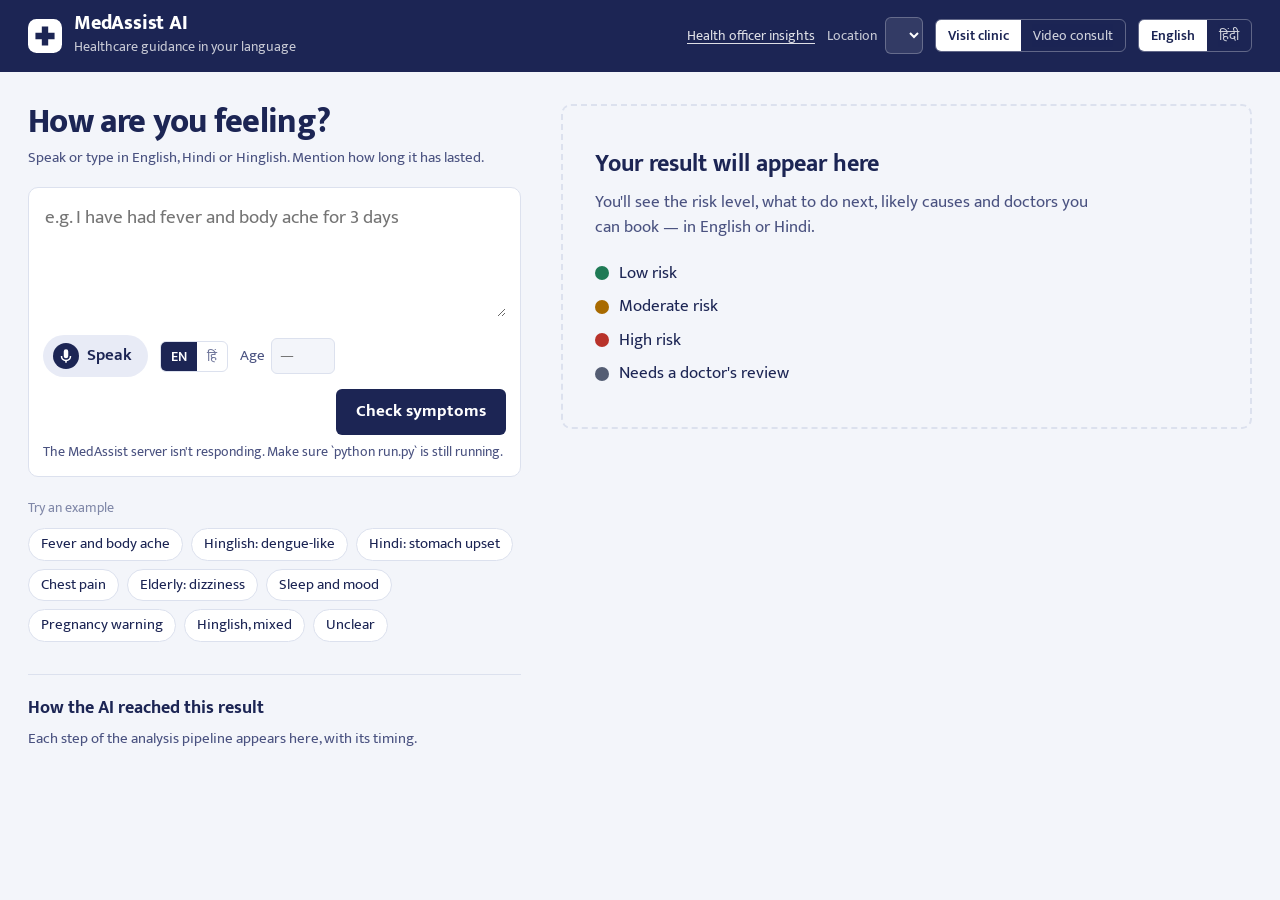
==== frontend/index.html @ feb134c0 "Add files via upload" ====
<!doctype html>
<html lang="en">
<head>
  <meta charset="utf-8">
  <meta name="viewport" content="width=device-width, initial-scale=1">
  <title>MedAssist AI</title>
  <meta name="description" content="Multilingual AI symptom triage and doctor matching — Team Neuraxis">
  <link rel="icon" href="data:image/svg+xml,%3Csvg xmlns='http://www.w3.org/2000/svg' viewBox='0 0 32 32'%3E%3Crect width='32' height='32' rx='8' fill='%231C2554'/%3E%3Cpath d='M13 7h6v6h6v6h-6v6h-6v-6H7v-6h6z' fill='%23fff'/%3E%3C/svg%3E">
  <link rel="preconnect" href="https://fonts.googleapis.com">
  <link rel="preconnect" href="https://fonts.gstatic.com" crossorigin>
  <link href="https://fonts.googleapis.com/css2?family=Mukta:wght@400;500;600;700;800&display=swap" rel="stylesheet">
  <link rel="stylesheet" href="styles.css">
</head>
<body>
  <header class="topbar">
    <div class="brand">
      <svg class="brand-mark" viewBox="0 0 32 32" aria-hidden="true"><rect width="32" height="32" rx="8" fill="#fff"/><path d="M13 7h6v6h6v6h-6v6h-6v-6H7v-6h6z" fill="#1C2554"/></svg>
      <div>
        <strong>MedAssist AI</strong>
        <span data-i18n="tagline">Healthcare guidance in your language</span>
      </div>
    </div>
    <div class="controls">
      <a class="nav-link" href="insights.html" data-i18n="insightsLink">Health officer insights</a>
      <label class="field-inline">
        <span data-i18n="location">Location</span>
        <select id="location"></select>
      </label>
      <div class="seg" role="group" aria-label="Consultation mode">
        <button type="button" data-mode="in_person" class="on" data-i18n="inPerson">Visit clinic</button>
        <button type="button" data-mode="video" data-i18n="video">Video consult</button>
      </div>
      <div class="seg" role="group" aria-label="Interface language">
        <button type="button" data-ui="en" class="on">English</button>
        <button type="button" data-ui="hi">हिंदी</button>
      </div>
    </div>
  </header>

  <main class="layout">
    <section class="input-col" aria-labelledby="ask-h">
      <h1 id="ask-h" data-i18n="askTitle">How are you feeling?</h1>
      <p class="hint" data-i18n="askHint">Speak or type in English, Hindi or Hinglish. Mention how long it has lasted.</p>

      <div class="composer">
        <textarea id="text" rows="4" data-i18n-ph="placeholder" placeholder="e.g. I have had fever and body ache for 3 days"></textarea>
        <div id="live" class="live" hidden aria-live="polite">
          <span class="level" aria-hidden="true"><i></i><i></i><i></i><i></i><i></i></span>
          <span id="live-text"><span id="live-final"></span> <span id="live-interim" class="interim"></span></span>
          <span id="live-meta" class="live-meta"></span>
        </div>
        <div class="composer-row">
          <button id="mic" class="mic" type="button" aria-pressed="false">
            <svg viewBox="0 0 24 24" aria-hidden="true"><path d="M12 15a3 3 0 0 0 3-3V6a3 3 0 1 0-6 0v6a3 3 0 0 0 3 3Zm5-3a5 5 0 0 1-10 0H5a7 7 0 0 0 6 6.92V21h2v-2.08A7 7 0 0 0 19 12h-2Z"/></svg>
            <span data-i18n="speak">Speak</span>
          </button>
          <div class="seg seg-light" role="group" aria-label="Voice language" title="Language you will speak in">
            <button type="button" data-voice="en-IN" class="on">EN</button>
            <button type="button" data-voice="hi-IN">हिं</button>
          </div>
          <label class="age">
            <span data-i18n="age">Age</span>
            <input id="age" type="number" min="0" max="120" inputmode="numeric" placeholder="—">
          </label>
          <button id="go" class="primary" type="button" data-i18n="analyse">Check symptoms</button>
        </div>
        <p id="mic-status" class="mic-status" aria-live="polite"></p>
      </div>

      <div class="examples">
        <span class="examples-label" data-i18n="tryExample">Try an example</span>
        <div id="examples" class="chips"></div>
      </div>

      <section class="trace" aria-labelledby="trace-h">
        <h2 id="trace-h" data-i18n="traceTitle">How the AI reached this result</h2>
        <p class="hint" id="trace-empty" data-i18n="traceEmpty">Each step of the analysis pipeline appears here, with its timing.</p>
        <ol id="trace" class="trace-list"></ol>
        <p id="kg-stats" class="kg-stats"></p>
      </section>
    </section>

    <section class="result-col" aria-live="polite">
      <div id="empty" class="empty">
        <h2 data-i18n="emptyTitle">Your result will appear here</h2>
        <p data-i18n="emptyBody">You'll see the risk level, what to do next, likely causes and doctors you can book — in English or Hindi.</p>
        <ul class="levels-key">
          <li><i class="dot low"></i><span data-i18n="lvl_LOW">Low risk</span></li>
          <li><i class="dot moderate"></i><span data-i18n="lvl_MODERATE">Moderate risk</span></li>
          <li><i class="dot high"></i><span data-i18n="lvl_HIGH">High risk</span></li>
          <li><i class="dot uncertain"></i><span data-i18n="lvl_UNCERTAIN">Needs a doctor's review</span></li>
        </ul>
      </div>

      <div id="result" hidden>
        <div id="verdict" class="verdict">
          <div class="verdict-main">
            <p class="verdict-level" id="v-level"></p>
            <p class="verdict-alt" id="v-level-alt"></p>
            <p class="verdict-action" id="v-action"></p>
          </div>
          <div class="verdict-side">
            <div class="gauge" id="v-gauge"><span id="v-score"></span><small data-i18n="riskScore">risk score</small></div>
            <button id="speak-out" class="ghost-light" type="button">
              <svg viewBox="0 0 24 24" aria-hidden="true"><path d="M3 9v6h4l5 5V4L7 9H3Zm13.5 3A4.5 4.5 0 0 0 14 8v8a4.5 4.5 0 0 0 2.5-4Z"/></svg>
              <span data-i18n="readAloud">Read aloud</span>
            </button>
          </div>
          <div id="v-emergency" class="emergency" hidden>
            <a href="tel:112" class="call">112</a><a href="tel:108" class="call">108</a>
            <span data-i18n="emergencyNote">Emergency numbers in India — ambulance and police</span>
          </div>
        </div>

        <div class="block" id="questions-block">
          <div class="block-head">
            <h3 data-i18n="questionsTitle">A few quick questions</h3>
            <button type="button" id="restart" class="link-btn" hidden data-i18n="startOver">Start over</button>
          </div>
          <p class="hint" data-i18n="questionsHint">Each answer updates the assessment straight away.</p>
          <div id="questions" class="questions"></div>
        </div>

        <div class="block">
          <h3 data-i18n="understood">What we understood</h3>
          <div id="understood" class="chips"></div>
          <p id="facts" class="facts"></p>
          <div id="context-notes" class="context-notes"></div>
          <ul id="reasons" class="reasons"></ul>
        </div>

        <div class="block" id="conditions-block">
          <h3 data-i18n="likely">Possible causes</h3>
          <ul id="conditions" class="conditions"></ul>
          <p class="fine" data-i18n="likelyNote">Relative match from our medical knowledge graph — not a diagnosis.</p>
        </div>

        <div class="block" id="advice-block">
          <h3 data-i18n="advice">What you can do now</h3>
          <p id="advice" class="advice"></p>
        </div>

        <div class="block">
          <div class="block-head">
            <h3 data-i18n="doctors">Recommended doctors</h3>
            <span id="doc-specialty" class="pill"></span>
          </div>
          <p class="hint" id="formula" data-i18n="formula">Ranked by match score = 0.30 specialty + 0.20 distance + 0.15 rating + 0.15 availability + 0.10 language + 0.10 cost</p>
          <div class="legend" id="legend"></div>
          <ol id="doctors" class="doctors"></ol>
        </div>

        <p class="disclaimer" id="disclaimer"></p>
      </div>
    </section>
  </main>

  <dialog id="book-dlg">
    <form method="dialog" id="book-form">
      <h2 id="book-title"></h2>
      <p id="book-sub" class="hint"></p>
      <fieldset>
        <legend data-i18n="pickSlot">Pick a time</legend>
        <div id="slot-list" class="slots"></div>
      </fieldset>
      <label class="stack"><span data-i18n="yourName">Your name</span><input id="pname" autocomplete="name" required></label>
      <div class="seg wide" id="book-mode">
        <button type="button" data-bmode="in_person" class="on" data-i18n="inPerson">Visit clinic</button>
        <button type="button" data-bmode="video" data-i18n="video">Video consult</button>
      </div>
      <p id="book-error" class="error" role="alert"></p>
      <div class="dlg-actions">
        <button value="cancel" class="ghost" data-i18n="cancel" formnovalidate>Cancel</button>
        <button id="confirm-book" class="primary" type="button" data-i18n="confirm">Confirm booking</button>
      </div>
    </form>
    <div id="book-done" hidden>
      <h2 data-i18n="booked">Booked</h2>
      <dl id="book-summary" class="summary"></dl>
      <div class="dlg-actions"><button class="primary" id="close-done" type="button" data-i18n="done">Done</button></div>
    </div>
  </dialog>

  <script src="app.js"></script>
</body>
</html>
---- frontend/styles.css ----
:root {
  --ink: #1C2554;        /* indigo ink: header, text, primary actions */
  --ink-2: #4A5280;      /* secondary text */
  --ink-3: #8088A8;      /* tertiary / hints */
  --paper: #F3F5FA;      /* page */
  --surface: #FFFFFF;
  --line: #DCE1EE;
  --tint: #E8EBF6;

  --low: #1F7A55;     --low-bg: #E3F3EB;
  --mod: #A86A00;     --mod-bg: #FCF0D9;
  --high: #B8322A;    --high-bg: #FBE6E4;
  --unc: #545D73;     --unc-bg: #ECEEF3;

  --seg-1: #1C2554; --seg-2: #3A4C9C; --seg-3: #6377C9; --seg-4: #95A5E0; --seg-5: #BCC7EE; --seg-6: #DCE2F7;

  --radius-s: 6px;
  --radius-m: 10px;
  --font: "Mukta", "Segoe UI", "Nirmala UI", "Noto Sans Devanagari", system-ui, sans-serif;
}

* { box-sizing: border-box; }
html { -webkit-text-size-adjust: 100%; }
body {
  margin: 0; background: var(--paper); color: var(--ink);
  font-family: var(--font); font-size: 17px; line-height: 1.5;
}
h1, h2, h3, p { margin: 0; }
button, input, select, textarea { font: inherit; color: inherit; }
button { cursor: pointer; }
:focus-visible { outline: 3px solid #6377C9; outline-offset: 2px; }
[hidden] { display: none !important; }

/* ---------- top bar ---------- */
.topbar {
  display: flex; align-items: center; justify-content: space-between; gap: 16px; flex-wrap: wrap;
  padding: 12px 28px; background: var(--ink); color: #fff;
}
.brand { display: flex; align-items: center; gap: 12px; }
.brand-mark { width: 34px; height: 34px; }
.brand strong { display: block; font-size: 20px; font-weight: 800; letter-spacing: -0.01em; line-height: 1.1; }
.brand span { font-size: 14px; opacity: .75; }
.controls { display: flex; align-items: center; gap: 12px; flex-wrap: wrap; }
.field-inline { display: flex; align-items: center; gap: 8px; font-size: 14px; }
.field-inline span { opacity: .75; }
.field-inline select {
  background: rgba(255,255,255,.1); border: 1px solid rgba(255,255,255,.25); color: #fff;
  border-radius: var(--radius-s); padding: 5px 8px; max-width: 260px;
}
.field-inline select option { color: var(--ink); }
.seg { display: inline-flex; border: 1px solid rgba(255,255,255,.3); border-radius: var(--radius-s); overflow: hidden; }
.seg button { background: transparent; border: 0; color: #fff; padding: 5px 12px; font-size: 14px; opacity: .8; }
.seg button.on { background: #fff; color: var(--ink); opacity: 1; font-weight: 600; }

/* ---------- layout ---------- */
.layout {
  display: grid; grid-template-columns: minmax(340px, 5fr) 7fr; gap: 40px;
  max-width: 1320px; margin: 0 auto; padding: 32px 28px 64px;
}
.input-col h1 { font-size: 34px; font-weight: 800; line-height: 1.1; letter-spacing: -0.02em; }
.hint { color: var(--ink-2); font-size: 15px; margin-top: 6px; }
.fine { color: var(--ink-3); font-size: 13px; margin-top: 8px; }

.composer { margin-top: 18px; background: var(--surface); border: 1px solid var(--line); border-radius: var(--radius-m); padding: 14px; }
.composer textarea {
  width: 100%; border: 0; resize: vertical; min-height: 96px; font-size: 19px; line-height: 1.45; background: transparent;
}
.composer textarea:focus { outline: none; }
.composer:focus-within { border-color: #6377C9; box-shadow: 0 0 0 3px rgba(99,119,201,.18); }
.composer-row { display: flex; align-items: center; gap: 12px; margin-top: 10px; flex-wrap: wrap; }

.mic {
  display: inline-flex; align-items: center; gap: 8px; border: 0; border-radius: 999px;
  background: var(--tint); color: var(--ink); padding: 8px 16px 8px 10px; font-weight: 600;
}
.mic svg { width: 26px; height: 26px; fill: currentColor; background: var(--ink); color: #fff; border-radius: 50%; padding: 4px; fill: #fff; }
.mic[aria-pressed="true"] { background: var(--high-bg); color: var(--high); }
.mic[aria-pressed="true"] svg { background: var(--high); animation: pulse 1.2s ease-out infinite; }
@keyframes pulse { 0% { box-shadow: 0 0 0 0 rgba(184,50,42,.5); } 100% { box-shadow: 0 0 0 12px rgba(184,50,42,0); } }
.mic-status { font-size: 14px; color: var(--ink-2); min-height: 1.2em; margin-top: 6px; }

.age { display: inline-flex; align-items: center; gap: 6px; font-size: 15px; color: var(--ink-2); }
.age input { width: 64px; padding: 6px 8px; border: 1px solid var(--line); border-radius: var(--radius-s); background: var(--paper); }

.primary {
  margin-left: auto; background: var(--ink); color: #fff; border: 0; border-radius: var(--radius-s);
  padding: 10px 20px; font-weight: 700; font-size: 17px;
}
.primary:hover { background: #2A367A; }
.primary[disabled] { opacity: .6; cursor: progress; }
.ghost { background: transparent; border: 1px solid var(--line); border-radius: var(--radius-s); padding: 9px 16px; }

.examples { margin-top: 18px; }
.examples-label { font-size: 14px; color: var(--ink-3); }
.chips { display: flex; flex-wrap: wrap; gap: 8px; margin-top: 8px; }
.chip {
  border: 1px solid var(--line); background: var(--surface); border-radius: 999px; padding: 4px 12px; font-size: 15px;
}
button.chip:hover { border-color: var(--ink-3); }
.chip.found { background: var(--tint); border-color: transparent; }
.chip.found small { color: var(--ink-3); margin-left: 4px; }
.chip.neg { text-decoration: line-through; color: var(--ink-3); background: transparent; }
.chip.add { border-style: dashed; }
.chip.add::before { content: "+ "; color: var(--ink-3); }

/* ---------- pipeline trace ---------- */
.trace { margin-top: 32px; border-top: 1px solid var(--line); padding-top: 20px; }
.trace h2 { font-size: 18px; font-weight: 700; }
.trace-list { list-style: none; padding: 0; margin: 12px 0 0; counter-reset: step; }
.trace-list li {
  counter-increment: step; display: grid; grid-template-columns: 28px 1fr auto; gap: 2px 10px;
  padding: 7px 0; border-bottom: 1px dashed var(--line); font-size: 15px;
  opacity: 0; transform: translateY(3px); animation: stepIn .25s ease-out forwards;
}
.trace-list li::before {
  content: counter(step); grid-row: span 2; width: 24px; height: 24px; border-radius: 50%;
  background: var(--ink); color: #fff; font-size: 13px; font-weight: 700; display: grid; place-items: center; margin-top: 1px;
}
.trace-list .ms { color: var(--ink-3); font-size: 13px; font-variant-numeric: tabular-nums; }
.trace-list .out { grid-column: 2 / 4; color: var(--ink-2); font-size: 14px; overflow-wrap: anywhere; }
@keyframes stepIn { to { opacity: 1; transform: none; } }
.kg-stats { margin-top: 10px; font-size: 13px; color: var(--ink-3); }

/* ---------- result ---------- */
.empty { border: 2px dashed var(--line); border-radius: var(--radius-m); padding: 40px 32px; }
.empty h2 { font-size: 24px; }
.empty p { color: var(--ink-2); margin-top: 8px; max-width: 52ch; }
.levels-key { list-style: none; padding: 0; margin: 20px 0 0; display: grid; gap: 8px; }
.levels-key li { display: flex; align-items: center; gap: 10px; }
.dot { width: 14px; height: 14px; border-radius: 50%; display: inline-block; }
.dot.low { background: var(--low); } .dot.moderate { background: var(--mod); } .dot.high { background: var(--high); } .dot.uncertain { background: var(--unc); }

.verdict {
  display: grid; grid-template-columns: 1fr auto; gap: 16px 24px; padding: 26px 28px; border-radius: var(--radius-m);
  color: #fff; background: var(--unc);
}
.verdict { --band: var(--unc); background: var(--band); }
.verdict.LOW { --band: var(--low); } .verdict.MODERATE { --band: var(--mod); }
.verdict.HIGH { --band: var(--high); } .verdict.UNCERTAIN { --band: var(--unc); }
.verdict-level { font-size: 44px; font-weight: 800; line-height: 1; letter-spacing: -0.02em; }
.verdict-alt { font-size: 22px; font-weight: 500; opacity: .85; margin-top: 4px; }
.verdict-action { font-size: 19px; margin-top: 14px; max-width: 46ch; line-height: 1.4; }
.verdict-side { display: flex; flex-direction: column; align-items: flex-end; justify-content: space-between; gap: 12px; }
.gauge {
  width: 92px; height: 92px; border-radius: 50%; display: grid; place-content: center; text-align: center;
  background: conic-gradient(#fff var(--p, 0%), rgba(255,255,255,.25) 0); position: relative;
}
.gauge::before { content: ""; position: absolute; inset: 7px; border-radius: 50%; background: var(--band); }
.gauge span, .gauge small { position: relative; }
.gauge span { font-size: 28px; font-weight: 800; line-height: 1; }
.gauge small { font-size: 11px; opacity: .85; }
.ghost-light {
  display: inline-flex; align-items: center; gap: 6px; background: rgba(255,255,255,.14); color: #fff;
  border: 1px solid rgba(255,255,255,.4); border-radius: var(--radius-s); padding: 6px 12px; font-size: 15px;
}
.ghost-light svg { width: 18px; height: 18px; fill: #fff; }
.emergency { grid-column: 1 / -1; display: flex; align-items: center; gap: 10px; flex-wrap: wrap; border-top: 1px solid rgba(255,255,255,.3); padding-top: 14px; }
.emergency .call { background: #fff; color: var(--high); font-weight: 800; font-size: 22px; padding: 4px 18px; border-radius: var(--radius-s); text-decoration: none; }
.emergency span { font-size: 15px; opacity: .9; }

.block { margin-top: 26px; }
.block h3 { font-size: 19px; font-weight: 700; }
.block-head { display: flex; align-items: baseline; justify-content: space-between; gap: 12px; flex-wrap: wrap; }
.pill { background: var(--tint); border-radius: 999px; padding: 2px 12px; font-size: 14px; font-weight: 600; }
.facts { font-size: 15px; color: var(--ink-2); margin-top: 8px; }
.reasons { margin: 8px 0 0; padding-left: 18px; font-size: 15px; color: var(--ink-2); }
.reasons .pts { color: var(--ink-3); font-variant-numeric: tabular-nums; margin-left: 4px; }

.conditions { list-style: none; padding: 0; margin: 10px 0 0; display: grid; gap: 10px; }
.conditions li { display: grid; grid-template-columns: 1fr 64px; gap: 4px 12px; align-items: center; }
.conditions .name { font-weight: 600; }
.conditions .name small { font-weight: 400; color: var(--ink-3); margin-left: 6px; }
.conditions .pct { text-align: right; font-variant-numeric: tabular-nums; font-weight: 700; }
.bar { grid-column: 1 / -1; height: 8px; background: var(--tint); border-radius: 4px; overflow: hidden; }
.bar i { display: block; height: 100%; background: var(--ink); border-radius: 4px; transition: width .4s ease-out; }
.conditions .why { grid-column: 1 / -1; font-size: 14px; color: var(--ink-3); }

.advice { background: var(--surface); border-left: 4px solid var(--ink); padding: 12px 16px; margin-top: 10px; max-width: 70ch; }

.legend { display: flex; flex-wrap: wrap; gap: 6px 14px; font-size: 13px; color: var(--ink-2); margin-top: 8px; }
.legend i { display: inline-block; width: 10px; height: 10px; border-radius: 2px; margin-right: 5px; vertical-align: -1px; }

.doctors { list-style: none; padding: 0; margin: 12px 0 0; border-top: 1px solid var(--line); }
.doctors > li { padding: 16px 0; border-bottom: 1px solid var(--line); display: grid; grid-template-columns: 1fr auto; gap: 6px 16px; }
.doc-name { font-weight: 700; font-size: 18px; }
.doc-meta { font-size: 15px; color: var(--ink-2); }
.doc-tags { display: flex; flex-wrap: wrap; gap: 6px; margin-top: 4px; }
.tag { font-size: 13px; background: var(--tint); border-radius: 4px; padding: 1px 8px; }
.tag.free { background: var(--low-bg); color: var(--low); font-weight: 600; }
.tag.er { background: var(--high-bg); color: var(--high); font-weight: 700; }
.doc-score { text-align: right; }
.doc-score strong { font-size: 26px; font-weight: 800; line-height: 1; display: block; font-variant-numeric: tabular-nums; }
.doc-score small { font-size: 12px; color: var(--ink-3); }
.doc-score .book { margin-top: 8px; background: var(--ink); color: #fff; border: 0; border-radius: var(--radius-s); padding: 7px 16px; font-weight: 700; }
.stack-bar { grid-column: 1 / -1; display: flex; height: 10px; border-radius: 3px; overflow: hidden; background: var(--tint); }
.stack-bar i { display: block; height: 100%; }
.doctors details { grid-column: 1 / -1; font-size: 14px; color: var(--ink-2); }
.doctors summary { cursor: pointer; color: var(--ink); font-weight: 600; width: fit-content; }
.breakdown { width: 100%; max-width: 560px; border-collapse: collapse; margin-top: 6px; font-variant-numeric: tabular-nums; }
.breakdown th, .breakdown td { text-align: right; padding: 3px 8px; border-bottom: 1px solid var(--line); }
.breakdown th:first-child, .breakdown td:first-child { text-align: left; }
.breakdown tfoot td { font-weight: 700; border-bottom: 0; }
.pinned { grid-column: 1 / -1; font-size: 14px; font-weight: 700; color: var(--high); }

.disclaimer { margin-top: 28px; font-size: 14px; color: var(--ink-3); border-top: 1px solid var(--line); padding-top: 12px; }

/* ---------- booking dialog ---------- */
dialog { border: 0; border-radius: var(--radius-m); padding: 24px; width: min(520px, calc(100vw - 32px)); color: var(--ink); }
dialog::backdrop { background: rgba(28,37,84,.45); }
dialog h2 { font-size: 22px; }
fieldset { border: 0; padding: 0; margin: 16px 0 0; }
legend { font-weight: 600; margin-bottom: 8px; }
.slots { display: flex; flex-wrap: wrap; gap: 8px; }
.slots button { border: 1px solid var(--line); background: var(--surface); border-radius: var(--radius-s); padding: 6px 10px; font-size: 15px; }
.slots button.on { background: var(--ink); color: #fff; border-color: var(--ink); }
.stack { display: grid; gap: 4px; margin-top: 14px; font-weight: 600; }
.stack input { border: 1px solid var(--line); border-radius: var(--radius-s); padding: 8px 10px; font-weight: 400; }
.seg.wide { margin-top: 14px; border-color: var(--line); }
.seg.wide button { color: var(--ink); }
.seg.wide button.on { background: var(--ink); color: #fff; }
.seg.wide button[disabled] { opacity: .35; cursor: not-allowed; }
.dlg-actions { display: flex; justify-content: flex-end; gap: 10px; margin-top: 20px; }
.dlg-actions .primary { margin-left: 0; }
.error { color: var(--high); font-size: 14px; min-height: 1.2em; margin-top: 8px; }
.summary { display: grid; grid-template-columns: auto 1fr; gap: 6px 16px; margin: 14px 0 0; }
.summary dt { color: var(--ink-3); }
.summary dd { margin: 0; font-weight: 600; overflow-wrap: anywhere; }
.summary a { color: var(--ink); }

/* ---------- responsive ---------- */
@media (max-width: 900px) {
  /* On phones the result comes straight after the input; the pipeline trace moves below it. */
  .layout { display: flex; flex-direction: column; gap: 0; padding: 20px 16px 48px; }
  .input-col { display: contents; }
  .result-col { order: 1; margin-top: 24px; }
  .trace { order: 2; }
  .topbar { padding: 12px 16px; }
  .input-col h1 { font-size: 28px; }
  .verdict { grid-template-columns: 1fr; padding: 20px; }
  .verdict-side { flex-direction: row; align-items: center; justify-content: space-between; }
  .verdict-level { font-size: 36px; }

}
@media (prefers-reduced-motion: reduce) {
  *, *::before, *::after { animation: none !important; transition: none !important; }
  .trace-list li { opacity: 1; transform: none; }
}
.trace-list li.total { border-bottom: 0; grid-template-columns: 1fr auto; }
.trace-list li.total::before { content: none; }

/* ---------- v0.4 additions ---------- */
.nav-link { color: #fff; font-size: 14px; opacity: .85; text-decoration: underline; text-underline-offset: 3px; }
.nav-link:hover { opacity: 1; }
.seg-light { border-color: var(--line); }
.seg-light button { color: var(--ink-2); padding: 4px 10px; }
.seg-light button.on { background: var(--ink); color: #fff; }

.live {
  display: grid; grid-template-columns: auto 1fr auto; gap: 10px; align-items: center;
  background: var(--paper); border-radius: var(--radius-s); padding: 8px 10px; margin-top: 8px; font-size: 16px;
}
.live .interim { color: var(--ink-3); }
.live-meta { font-size: 13px; color: var(--ink-3); font-variant-numeric: tabular-nums; }
.level { display: inline-flex; gap: 3px; align-items: center; height: 22px; }
.level i { width: 4px; height: 22px; border-radius: 2px; background: var(--high); transform: scaleY(.2); transform-origin: center; transition: transform .08s linear; }

.questions { display: grid; gap: 10px; margin-top: 10px; }
.q { background: var(--surface); border: 1px solid var(--line); border-radius: var(--radius-m); padding: 12px 14px; }
.q-text { font-weight: 600; display: flex; flex-wrap: wrap; align-items: center; gap: 8px; }
.q-tag { font-size: 12px; font-weight: 600; background: var(--tint); color: var(--ink-2); border-radius: 4px; padding: 1px 8px; }
.q-tag.safety { background: var(--high-bg); color: var(--high); }
.q-actions { display: flex; gap: 8px; margin-top: 8px; }
.yn { min-width: 76px; border: 1px solid var(--line); background: var(--surface); border-radius: var(--radius-s); padding: 6px 14px; font-weight: 600; }
.yn.yes:hover { border-color: var(--low); color: var(--low); }
.yn.no:hover { border-color: var(--ink-3); }
.q .chips { margin-top: 8px; }
.link-btn { background: none; border: 0; color: var(--ink-2); text-decoration: underline; font-size: 14px; padding: 0; }

.chip.maybe { border: 1px dashed var(--ink-3); background: transparent; }
.context-notes { margin-top: 8px; font-size: 15px; color: var(--ink-2); display: grid; gap: 2px; }
.note-k { color: var(--ink); font-weight: 600; }
.unknown { background: var(--mod-bg); border-radius: 3px; padding: 0 5px; }
.icd { font-size: 12px; background: var(--tint); border-radius: 3px; padding: 0 6px; color: var(--ink-2); margin-left: 4px; }
.src { font-size: 13px; color: var(--ink-2); margin-left: 6px; }
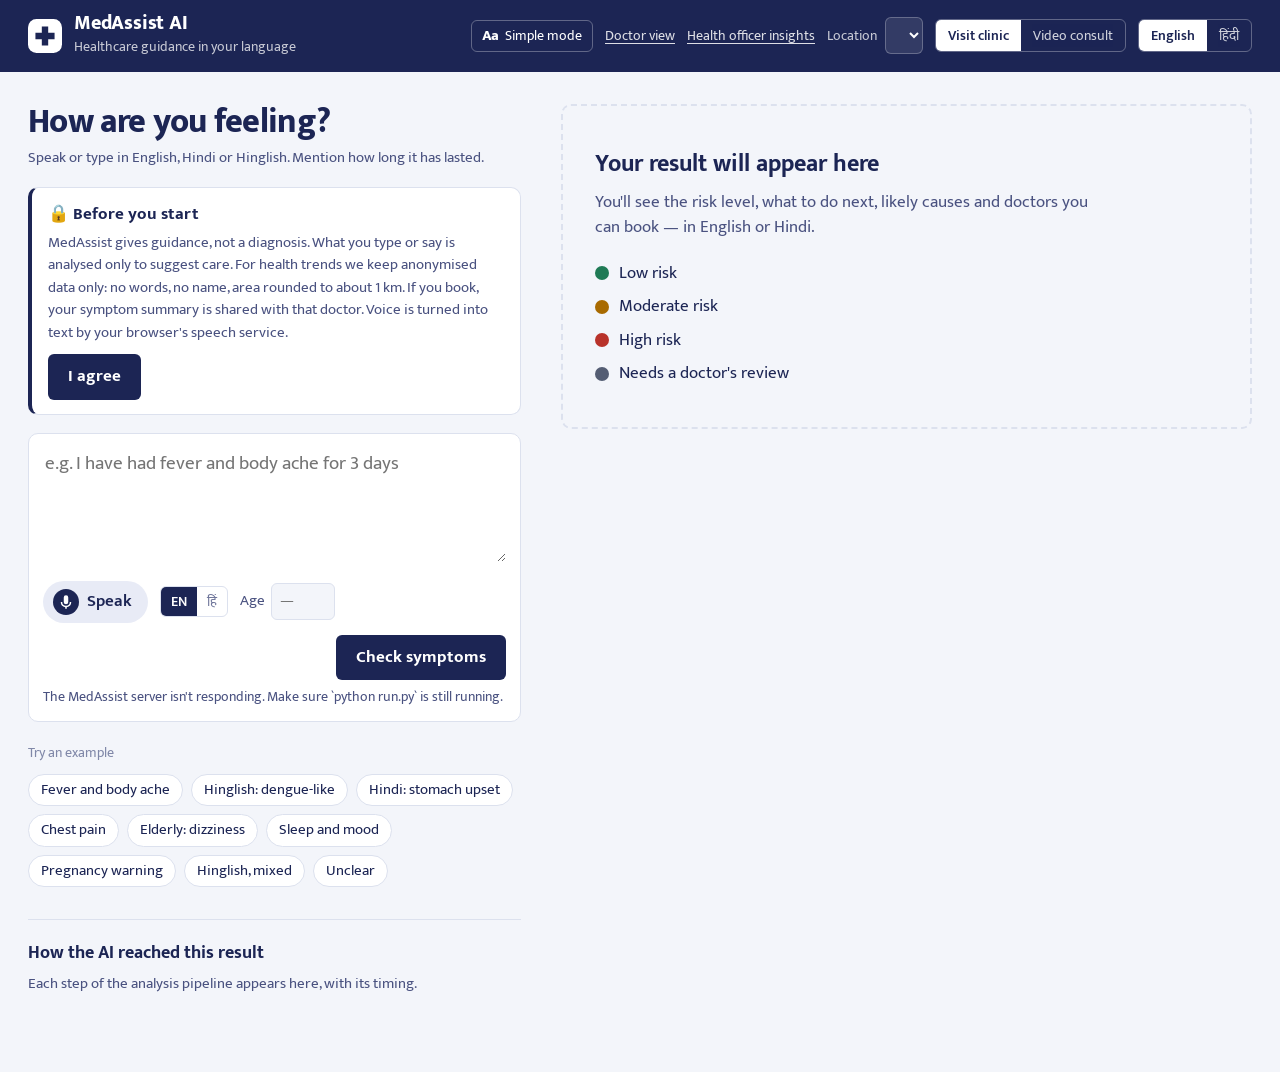
==== commit e810556b: "Add files via upload" ====
--- a/frontend/index.html
+++ b/frontend/index.html
@@ -21,6 +21,11 @@
       </div>
     </div>
     <div class="controls">
+      <button type="button" id="simple-toggle" class="simple-toggle" aria-pressed="false">
+        <span class="aa" aria-hidden="true">Aa</span>
+        <span data-i18n="simple">Simple mode</span>
+      </button>
+      <a class="nav-link" href="doctor.html" data-i18n="doctorLink">Doctor view</a>
       <a class="nav-link" href="insights.html" data-i18n="insightsLink">Health officer insights</a>
       <label class="field-inline">
         <span data-i18n="location">Location</span>
@@ -41,6 +46,16 @@
     <section class="input-col" aria-labelledby="ask-h">
       <h1 id="ask-h" data-i18n="askTitle">How are you feeling?</h1>
       <p class="hint" data-i18n="askHint">Speak or type in English, Hindi or Hinglish. Mention how long it has lasted.</p>
+
+      <div id="consent" class="consent" role="region" aria-labelledby="consent-h">
+        <div class="consent-full">
+          <p id="consent-h" class="consent-title"><span aria-hidden="true">🔒</span> <span data-i18n="consentTitle">Before you start</span></p>
+          <p data-i18n="consentBody" class="consent-body"></p>
+          <button type="button" id="consent-ok" class="primary consent-ok" data-i18n="consentAgree">I agree</button>
+        </div>
+        <p class="consent-short"><span aria-hidden="true">🔒</span> <span data-i18n="consentGiven">Consent given</span> ·
+          <button type="button" id="consent-more" class="link-btn" data-i18n="consentHow">How your data is used</button></p>
+      </div>
 
       <div class="composer">
         <textarea id="text" rows="4" data-i18n-ph="placeholder" placeholder="e.g. I have had fever and body ache for 3 days"></textarea>
@@ -138,6 +153,18 @@
         <div class="block" id="advice-block">
           <h3 data-i18n="advice">What you can do now</h3>
           <p id="advice" class="advice"></p>
+        </div>
+
+        <div class="block note-block" id="note-block">
+          <h3 data-i18n="noteTitle">Doctor's note</h3>
+          <p class="hint" data-i18n="noteHint">A one-page summary of what you told us, for your doctor or family. It's attached automatically when you book.</p>
+          <div class="note-actions">
+            <button type="button" id="note-preview" class="ghost" data-i18n="notePreview">Preview note</button>
+            <a id="note-wa" class="wa" target="_blank" rel="noopener">
+              <svg viewBox="0 0 24 24" aria-hidden="true"><path d="M12 2a10 10 0 0 0-8.6 15.1L2 22l5-1.3A10 10 0 1 0 12 2Zm5.3 14.1c-.2.6-1.3 1.2-1.8 1.2-.5.1-1 .2-3.3-.7-2.8-1.1-4.6-4-4.7-4.2-.1-.2-1.1-1.5-1.1-2.9s.7-2 1-2.3c.2-.3.5-.3.7-.3h.5c.2 0 .4 0 .6.5l.8 2c.1.2.1.3 0 .5l-.3.5-.4.4c-.1.1-.3.3-.1.6.2.3.8 1.3 1.6 2 1.1 1 2 1.3 2.3 1.4.3.1.4.1.6-.1l.8-1c.2-.3.4-.2.6-.1l1.9.9c.3.1.5.2.5.3.1.2.1.7-.1 1.3Z"/></svg>
+              <span data-i18n="whatsapp">Send on WhatsApp</span></a>
+            <button type="button" id="note-print" class="ghost" data-i18n="print">Print / save PDF</button>
+          </div>
         </div>
 
         <div class="block">
@@ -177,10 +204,23 @@
     <div id="book-done" hidden>
       <h2 data-i18n="booked">Booked</h2>
       <dl id="book-summary" class="summary"></dl>
-      <div class="dlg-actions"><button class="primary" id="close-done" type="button" data-i18n="done">Done</button></div>
+      <p id="book-shared" class="shared"></p>
+      <div class="dlg-actions">
+        <a id="open-doctor-view" class="ghost" target="_blank" rel="noopener" data-i18n="doctorViewLink">See what the doctor sees</a>
+        <button class="primary" id="close-done" type="button" data-i18n="done">Done</button>
+      </div>
     </div>
   </dialog>
 
+  <dialog id="note-dlg" class="note-dlg">
+    <div id="note-body"></div>
+    <div class="dlg-actions">
+      <button type="button" id="note-dlg-print" class="ghost" data-i18n="print">Print / save PDF</button>
+      <button type="button" id="note-dlg-close" class="primary" data-i18n="close">Close</button>
+    </div>
+  </dialog>
+
+  <script src="note.js"></script>
   <script src="app.js"></script>
 </body>
 </html>
--- a/frontend/styles.css
+++ b/frontend/styles.css
@@ -262,7 +262,13 @@
 .live .interim { color: var(--ink-3); }
 .live-meta { font-size: 13px; color: var(--ink-3); font-variant-numeric: tabular-nums; }
 .level { display: inline-flex; gap: 3px; align-items: center; height: 22px; }
-.level i { width: 4px; height: 22px; border-radius: 2px; background: var(--high); transform: scaleY(.2); transform-origin: center; transition: transform .08s linear; }
+.level i { width: 4px; height: 22px; border-radius: 2px; background: var(--high); transform: scaleY(.2); transform-origin: center;
+           animation: idle 1.6s ease-in-out infinite; }
+.level i:nth-child(2) { animation-delay: .15s; } .level i:nth-child(3) { animation-delay: .3s; }
+.level i:nth-child(4) { animation-delay: .45s; } .level i:nth-child(5) { animation-delay: .6s; }
+.live.hearing .level i { animation: talk .45s ease-in-out infinite; }
+@keyframes idle { 0%, 100% { transform: scaleY(.15); } 50% { transform: scaleY(.35); } }
+@keyframes talk { 0%, 100% { transform: scaleY(.3); } 50% { transform: scaleY(1); } }
 
 .questions { display: grid; gap: 10px; margin-top: 10px; }
 .q { background: var(--surface); border: 1px solid var(--line); border-radius: var(--radius-m); padding: 12px 14px; }
@@ -282,3 +288,90 @@
 .unknown { background: var(--mod-bg); border-radius: 3px; padding: 0 5px; }
 .icd { font-size: 12px; background: var(--tint); border-radius: 3px; padding: 0 6px; color: var(--ink-2); margin-left: 4px; }
 .src { font-size: 13px; color: var(--ink-2); margin-left: 6px; }
+
+/* ---------- v0.5: consent, simple mode, doctor's note ---------- */
+.simple-toggle {
+  display: inline-flex; align-items: center; gap: 6px; background: transparent; color: #fff;
+  border: 1px solid rgba(255,255,255,.3); border-radius: var(--radius-s); padding: 4px 10px; font-size: 14px;
+}
+.simple-toggle .aa { font-weight: 800; font-size: 15px; letter-spacing: -0.02em; }
+.simple-toggle[aria-pressed="true"] { background: #fff; color: var(--ink); font-weight: 600; }
+
+.consent { margin-top: 18px; background: var(--surface); border: 1px solid var(--line); border-left: 4px solid var(--ink);
+           border-radius: var(--radius-m); padding: 14px 16px; }
+.consent-title { font-weight: 700; }
+.consent-body { font-size: 15px; color: var(--ink-2); margin-top: 4px; }
+.consent-ok { margin: 10px 0 0; display: block; }
+.consent-short { display: none; font-size: 14px; color: var(--ink-2); }
+.consent.agreed { background: transparent; border: 0; padding: 0; }
+.consent.agreed .consent-full { display: none; }
+.consent.agreed .consent-short { display: block; }
+.consent.nudge { animation: nudge .45s ease-in-out; border-left-color: var(--mod); }
+@keyframes nudge { 0%, 100% { transform: none; } 25% { transform: translateX(-6px); } 75% { transform: translateX(6px); } }
+
+.note-actions { display: flex; flex-wrap: wrap; gap: 10px; margin-top: 10px; }
+.wa {
+  display: inline-flex; align-items: center; gap: 8px; background: #1F7A55; color: #fff; text-decoration: none;
+  border-radius: var(--radius-s); padding: 9px 16px; font-weight: 700;
+}
+.wa svg { width: 20px; height: 20px; fill: #fff; }
+.wa:hover { background: #18654A; }
+a.ghost { color: var(--ink); text-decoration: none; display: inline-flex; align-items: center; }
+.shared { margin-top: 14px; background: var(--low-bg); color: var(--low); border-radius: var(--radius-s); padding: 8px 12px; font-weight: 600; }
+.shared:empty { display: none; }
+
+.note-dlg { width: min(720px, calc(100vw - 24px)); max-height: calc(100vh - 32px); }
+.note { border: 1px solid var(--line); border-radius: var(--radius-m); overflow: hidden; background: var(--surface); }
+.note-head { --band: var(--unc); background: var(--band); color: #fff; padding: 14px 18px; display: flex;
+             justify-content: space-between; align-items: flex-end; gap: 12px; flex-wrap: wrap; }
+.note-head.LOW { --band: var(--low); } .note-head.MODERATE { --band: var(--mod); }
+.note-head.HIGH { --band: var(--high); } .note-head.UNCERTAIN { --band: var(--unc); }
+.note-kicker { font-size: 13px; opacity: .85; }
+.note-level { font-size: 26px; font-weight: 800; line-height: 1.1; }
+.note-level span { font-size: 16px; font-weight: 600; opacity: .85; margin-left: 6px; }
+.note-emergency { background: #fff; color: var(--high); font-weight: 800; border-radius: var(--radius-s); padding: 3px 10px; }
+.note-grid { display: grid; grid-template-columns: minmax(130px, 190px) 1fr; margin: 0; }
+.note-grid dt, .note-grid dd { padding: 8px 18px; border-bottom: 1px solid var(--line); margin: 0; }
+.note-grid dt { color: var(--ink-2); font-size: 14px; font-weight: 600; padding-right: 0; }
+.note-grid dd { font-size: 16px; }
+.note-grid ul { margin: 0; padding-left: 18px; }
+.note-grid q { font-style: italic; }
+.note-grid small { color: var(--ink-3); }
+.nchip { display: inline-block; background: var(--tint); border-radius: 999px; padding: 1px 10px; margin: 2px 4px 2px 0; font-size: 15px; }
+.nchip.neg { background: transparent; border: 1px solid var(--line); text-decoration: line-through; color: var(--ink-2); }
+.nchip.past { background: transparent; border: 1px dashed var(--line); color: var(--ink-2); }
+.nchip small { display: inline-block; text-decoration: none; color: var(--ink-3); font-size: 12px; }
+.note-notice { font-size: 13px; color: var(--ink-3); padding: 10px 18px; }
+@media (max-width: 560px) {
+  .note-grid { grid-template-columns: 1fr; }
+  .note-grid dt { border-bottom: 0; padding-bottom: 0; }
+}
+
+/* Print only the note */
+#print-area { display: none; }
+@media print {
+  body.printing > *:not(#print-area) { display: none !important; }
+  body.printing #print-area { display: block; }
+  .note { border: 1px solid #999; }
+  .note-head { -webkit-print-color-adjust: exact; print-color-adjust: exact; }
+}
+
+/* Simple mode: big type and buttons, technical details hidden, results read aloud */
+body.simple { font-size: 20px; }
+.simple .trace, .simple #legend, .simple #formula, .simple .doctors details, .simple .stack-bar,
+.simple .conditions .why, .simple .reasons, .simple .context-notes, .simple .fine, .simple .verdict-alt,
+.simple .doc-tags .tag:not(.free):not(.er), .simple .age, .simple .examples-label { display: none !important; }
+.simple .input-col h1 { font-size: 38px; }
+.simple .composer textarea { font-size: 22px; }
+.simple .mic { font-size: 22px; padding: 14px 26px 14px 14px; }
+.simple .mic svg { width: 44px; height: 44px; padding: 8px; }
+.simple .primary { font-size: 21px; padding: 14px 26px; }
+.simple .chip { font-size: 18px; padding: 8px 16px; }
+.simple .yn { font-size: 22px; min-width: 120px; padding: 12px 18px; }
+.simple .q-text { font-size: 21px; }
+.simple .verdict-level { font-size: 52px; }
+.simple .verdict-action { font-size: 22px; }
+.simple .emergency .call { font-size: 30px; padding: 8px 26px; }
+.simple .doctors > li:nth-child(n+4) { display: none; }
+.simple .doc-score .book { font-size: 20px; padding: 10px 22px; }
+.simple .ghost-light { font-size: 19px; padding: 10px 16px; }
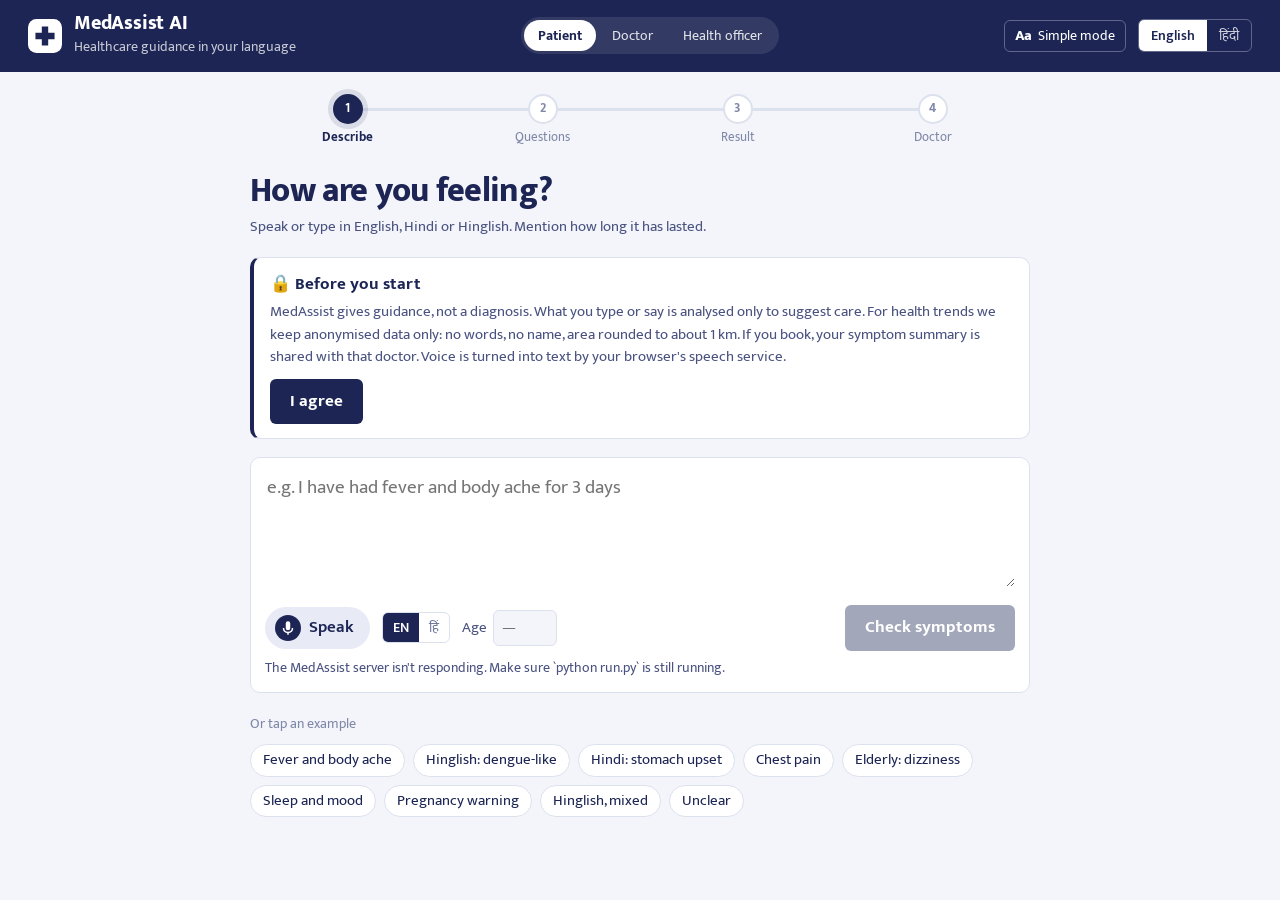
==== commit 8d00c616: "Add files via upload" ====
--- a/frontend/index.html
+++ b/frontend/index.html
@@ -13,28 +13,23 @@
 </head>
 <body>
   <header class="topbar">
-    <div class="brand">
+    <a class="brand" href="index.html" aria-label="MedAssist AI home">
       <svg class="brand-mark" viewBox="0 0 32 32" aria-hidden="true"><rect width="32" height="32" rx="8" fill="#fff"/><path d="M13 7h6v6h6v6h-6v6h-6v-6H7v-6h6z" fill="#1C2554"/></svg>
       <div>
         <strong>MedAssist AI</strong>
         <span data-i18n="tagline">Healthcare guidance in your language</span>
       </div>
-    </div>
+    </a>
+    <nav class="roles" aria-label="Views">
+      <a href="index.html" class="on" aria-current="page" data-i18n="rolePatient">Patient</a>
+      <a href="doctor.html" data-i18n="roleDoctor">Doctor</a>
+      <a href="insights.html" data-i18n="roleOfficer">Health officer</a>
+    </nav>
     <div class="controls">
       <button type="button" id="simple-toggle" class="simple-toggle" aria-pressed="false">
         <span class="aa" aria-hidden="true">Aa</span>
         <span data-i18n="simple">Simple mode</span>
       </button>
-      <a class="nav-link" href="doctor.html" data-i18n="doctorLink">Doctor view</a>
-      <a class="nav-link" href="insights.html" data-i18n="insightsLink">Health officer insights</a>
-      <label class="field-inline">
-        <span data-i18n="location">Location</span>
-        <select id="location"></select>
-      </label>
-      <div class="seg" role="group" aria-label="Consultation mode">
-        <button type="button" data-mode="in_person" class="on" data-i18n="inPerson">Visit clinic</button>
-        <button type="button" data-mode="video" data-i18n="video">Video consult</button>
-      </div>
       <div class="seg" role="group" aria-label="Interface language">
         <button type="button" data-ui="en" class="on">English</button>
         <button type="button" data-ui="hi">हिंदी</button>
@@ -42,9 +37,17 @@
     </div>
   </header>
 
-  <main class="layout">
-    <section class="input-col" aria-labelledby="ask-h">
-      <h1 id="ask-h" data-i18n="askTitle">How are you feeling?</h1>
+  <main class="flow">
+    <ol class="stepper" id="stepper" aria-label="Progress">
+      <li data-step="1" class="on"><span class="dot">1</span><span data-i18n="stepDescribe">Describe</span></li>
+      <li data-step="2"><span class="dot">2</span><span data-i18n="stepQuestions">Questions</span></li>
+      <li data-step="3"><span class="dot">3</span><span data-i18n="stepResult">Result</span></li>
+      <li data-step="4"><span class="dot">4</span><span data-i18n="stepDoctor">Doctor</span></li>
+    </ol>
+
+    <!-- Step 1: describe -->
+    <section class="step" id="step-1" aria-labelledby="ask-h">
+      <h1 id="ask-h" tabindex="-1" data-i18n="askTitle">How are you feeling?</h1>
       <p class="hint" data-i18n="askHint">Speak or type in English, Hindi or Hinglish. Mention how long it has lasted.</p>
 
       <div id="consent" class="consent" role="region" aria-labelledby="consent-h">
@@ -77,108 +80,127 @@
             <span data-i18n="age">Age</span>
             <input id="age" type="number" min="0" max="120" inputmode="numeric" placeholder="—">
           </label>
-          <button id="go" class="primary" type="button" data-i18n="analyse">Check symptoms</button>
+          <button id="go" class="primary" type="button" disabled data-i18n="analyse">Check symptoms</button>
         </div>
         <p id="mic-status" class="mic-status" aria-live="polite"></p>
       </div>
 
       <div class="examples">
-        <span class="examples-label" data-i18n="tryExample">Try an example</span>
+        <span class="examples-label" data-i18n="tryExample">Or tap an example</span>
         <div id="examples" class="chips"></div>
       </div>
-
-      <section class="trace" aria-labelledby="trace-h">
-        <h2 id="trace-h" data-i18n="traceTitle">How the AI reached this result</h2>
-        <p class="hint" id="trace-empty" data-i18n="traceEmpty">Each step of the analysis pipeline appears here, with its timing.</p>
-        <ol id="trace" class="trace-list"></ol>
-        <p id="kg-stats" class="kg-stats"></p>
-      </section>
-    </section>
-
-    <section class="result-col" aria-live="polite">
-      <div id="empty" class="empty">
-        <h2 data-i18n="emptyTitle">Your result will appear here</h2>
-        <p data-i18n="emptyBody">You'll see the risk level, what to do next, likely causes and doctors you can book — in English or Hindi.</p>
-        <ul class="levels-key">
-          <li><i class="dot low"></i><span data-i18n="lvl_LOW">Low risk</span></li>
-          <li><i class="dot moderate"></i><span data-i18n="lvl_MODERATE">Moderate risk</span></li>
-          <li><i class="dot high"></i><span data-i18n="lvl_HIGH">High risk</span></li>
-          <li><i class="dot uncertain"></i><span data-i18n="lvl_UNCERTAIN">Needs a doctor's review</span></li>
-        </ul>
-      </div>
-
-      <div id="result" hidden>
-        <div id="verdict" class="verdict">
-          <div class="verdict-main">
-            <p class="verdict-level" id="v-level"></p>
-            <p class="verdict-alt" id="v-level-alt"></p>
-            <p class="verdict-action" id="v-action"></p>
-          </div>
-          <div class="verdict-side">
-            <div class="gauge" id="v-gauge"><span id="v-score"></span><small data-i18n="riskScore">risk score</small></div>
-            <button id="speak-out" class="ghost-light" type="button">
-              <svg viewBox="0 0 24 24" aria-hidden="true"><path d="M3 9v6h4l5 5V4L7 9H3Zm13.5 3A4.5 4.5 0 0 0 14 8v8a4.5 4.5 0 0 0 2.5-4Z"/></svg>
-              <span data-i18n="readAloud">Read aloud</span>
-            </button>
-          </div>
-          <div id="v-emergency" class="emergency" hidden>
-            <a href="tel:112" class="call">112</a><a href="tel:108" class="call">108</a>
-            <span data-i18n="emergencyNote">Emergency numbers in India — ambulance and police</span>
-          </div>
-        </div>
-
-        <div class="block" id="questions-block">
-          <div class="block-head">
-            <h3 data-i18n="questionsTitle">A few quick questions</h3>
-            <button type="button" id="restart" class="link-btn" hidden data-i18n="startOver">Start over</button>
-          </div>
-          <p class="hint" data-i18n="questionsHint">Each answer updates the assessment straight away.</p>
-          <div id="questions" class="questions"></div>
-        </div>
-
-        <div class="block">
-          <h3 data-i18n="understood">What we understood</h3>
+    </section>
+
+    <!-- Step 2: one question at a time -->
+    <section class="step" id="step-2" hidden aria-labelledby="q-h">
+      <button type="button" class="back-link" id="back-describe" data-i18n="editDesc">← Edit my description</button>
+      <div class="q-progress">
+        <span id="q-count"></span>
+        <span class="q-track" aria-hidden="true"><i id="q-bar"></i></span>
+      </div>
+      <div id="q-card" class="q-card" aria-live="polite"></div>
+      <p id="q-sofar" class="q-sofar"></p>
+      <div class="q-alt">
+        <button type="button" id="q-skip" class="ghost" data-i18n="skipQs">Skip questions, show my result</button>
+        <button type="button" id="q-more-toggle" class="ghost" aria-expanded="false" data-i18n="moreDetail">Describe more in my own words</button>
+      </div>
+      <div id="q-more" class="q-more" hidden>
+        <textarea id="more-text" rows="3" data-i18n-ph="morePh" placeholder="e.g. the fever comes with shivering every evening"></textarea>
+        <button type="button" id="more-go" class="primary" disabled data-i18n="moreGo">Add and continue</button>
+      </div>
+    </section>
+
+    <!-- Step 3: result -->
+    <section class="step" id="step-3" hidden aria-labelledby="v-level">
+      <div id="verdict" class="verdict">
+        <div class="verdict-main">
+          <p class="verdict-level" id="v-level" tabindex="-1"></p>
+          <p class="verdict-alt" id="v-level-alt"></p>
+          <p class="verdict-action" id="v-action"></p>
+        </div>
+        <div class="verdict-side">
+          <div class="gauge" id="v-gauge"><span id="v-score"></span><small data-i18n="riskScore">risk score</small></div>
+          <button id="speak-out" class="ghost-light" type="button">
+            <svg viewBox="0 0 24 24" aria-hidden="true"><path d="M3 9v6h4l5 5V4L7 9H3Zm13.5 3A4.5 4.5 0 0 0 14 8v8a4.5 4.5 0 0 0 2.5-4Z"/></svg>
+            <span data-i18n="readAloud">Read aloud</span>
+          </button>
+        </div>
+        <div id="v-emergency" class="emergency" hidden>
+          <a href="tel:112" class="call">112</a><a href="tel:108" class="call">108</a>
+          <span data-i18n="emergencyNote">Emergency numbers in India — ambulance and police</span>
+        </div>
+      </div>
+
+      <div class="block" id="advice-block">
+        <h3 data-i18n="advice">What you can do now</h3>
+        <p id="advice" class="advice"></p>
+      </div>
+
+      <div class="result-actions">
+        <button type="button" id="to-doctors" class="primary" data-i18n="findDoctor">Find a doctor →</button>
+        <button type="button" id="note-print" class="ghost" data-i18n="savePrint">Save / print summary</button>
+        <a id="note-wa" class="wa" target="_blank" rel="noopener">
+          <svg viewBox="0 0 24 24" aria-hidden="true"><path d="M12 2a10 10 0 0 0-8.6 15.1L2 22l5-1.3A10 10 0 1 0 12 2Zm5.3 14.1c-.2.6-1.3 1.2-1.8 1.2-.5.1-1 .2-3.3-.7-2.8-1.1-4.6-4-4.7-4.2-.1-.2-1.1-1.5-1.1-2.9s.7-2 1-2.3c.2-.3.5-.3.7-.3h.5c.2 0 .4 0 .6.5l.8 2c.1.2.1.3 0 .5l-.3.5-.4.4c-.1.1-.3.3-.1.6.2.3.8 1.3 1.6 2 1.1 1 2 1.3 2.3 1.4.3.1.4.1.6-.1l.8-1c.2-.3.4-.2.6-.1l1.9.9c.3.1.5.2.5.3.1.2.1.7-.1 1.3Z"/></svg>
+          <span data-i18n="whatsapp">Send on WhatsApp</span></a>
+        <button type="button" id="note-preview" class="link-btn" data-i18n="notePreview">Preview the doctor's note</button>
+      </div>
+
+      <details class="acc" id="acc-understood">
+        <summary data-i18n="understood">What we understood</summary>
+        <div class="acc-body">
           <div id="understood" class="chips"></div>
           <p id="facts" class="facts"></p>
           <div id="context-notes" class="context-notes"></div>
           <ul id="reasons" class="reasons"></ul>
         </div>
-
-        <div class="block" id="conditions-block">
-          <h3 data-i18n="likely">Possible causes</h3>
+      </details>
+      <details class="acc" id="conditions-block">
+        <summary data-i18n="likely">Possible causes</summary>
+        <div class="acc-body">
           <ul id="conditions" class="conditions"></ul>
           <p class="fine" data-i18n="likelyNote">Relative match from our medical knowledge graph — not a diagnosis.</p>
-        </div>
-
-        <div class="block" id="advice-block">
-          <h3 data-i18n="advice">What you can do now</h3>
-          <p id="advice" class="advice"></p>
-        </div>
-
-        <div class="block note-block" id="note-block">
-          <h3 data-i18n="noteTitle">Doctor's note</h3>
-          <p class="hint" data-i18n="noteHint">A one-page summary of what you told us, for your doctor or family. It's attached automatically when you book.</p>
-          <div class="note-actions">
-            <button type="button" id="note-preview" class="ghost" data-i18n="notePreview">Preview note</button>
-            <a id="note-wa" class="wa" target="_blank" rel="noopener">
-              <svg viewBox="0 0 24 24" aria-hidden="true"><path d="M12 2a10 10 0 0 0-8.6 15.1L2 22l5-1.3A10 10 0 1 0 12 2Zm5.3 14.1c-.2.6-1.3 1.2-1.8 1.2-.5.1-1 .2-3.3-.7-2.8-1.1-4.6-4-4.7-4.2-.1-.2-1.1-1.5-1.1-2.9s.7-2 1-2.3c.2-.3.5-.3.7-.3h.5c.2 0 .4 0 .6.5l.8 2c.1.2.1.3 0 .5l-.3.5-.4.4c-.1.1-.3.3-.1.6.2.3.8 1.3 1.6 2 1.1 1 2 1.3 2.3 1.4.3.1.4.1.6-.1l.8-1c.2-.3.4-.2.6-.1l1.9.9c.3.1.5.2.5.3.1.2.1.7-.1 1.3Z"/></svg>
-              <span data-i18n="whatsapp">Send on WhatsApp</span></a>
-            <button type="button" id="note-print" class="ghost" data-i18n="print">Print / save PDF</button>
-          </div>
-        </div>
-
-        <div class="block">
-          <div class="block-head">
-            <h3 data-i18n="doctors">Recommended doctors</h3>
-            <span id="doc-specialty" class="pill"></span>
-          </div>
+          <div id="second-opinion" class="second" hidden></div>
+        </div>
+      </details>
+      <details class="acc" id="acc-trace">
+        <summary data-i18n="traceTitle">How the AI reached this result</summary>
+        <div class="acc-body">
+          <p class="hint" id="trace-empty" data-i18n="traceEmpty">Each step of the analysis pipeline appears here, with its timing.</p>
+          <ol id="trace" class="trace-list"></ol>
+          <p id="kg-stats" class="kg-stats"></p>
+        </div>
+      </details>
+
+      <p class="disclaimer" id="disclaimer"></p>
+      <div class="end-row"><button type="button" class="ghost new-check" data-i18n="newCheck">Start a new check</button></div>
+    </section>
+
+    <!-- Step 4: doctors -->
+    <section class="step" id="step-4" hidden aria-labelledby="doc-h">
+      <button type="button" class="back-link" id="back-result" data-i18n="backResult">← Back to my result</button>
+      <div class="block-head">
+        <h2 id="doc-h" tabindex="-1" data-i18n="doctors">Recommended doctors</h2>
+        <span id="doc-specialty" class="pill"></span>
+      </div>
+      <div class="doc-controls">
+        <label class="field-inline light">
+          <span data-i18n="location">Location</span>
+          <select id="location"></select>
+        </label>
+        <div class="seg seg-light" role="group" aria-label="Consultation mode">
+          <button type="button" data-mode="in_person" class="on" data-i18n="inPerson">Visit clinic</button>
+          <button type="button" data-mode="video" data-i18n="video">Video consult</button>
+        </div>
+      </div>
+      <details class="acc acc-small">
+        <summary data-i18n="rankHow">How we rank doctors</summary>
+        <div class="acc-body">
           <p class="hint" id="formula" data-i18n="formula">Ranked by match score = 0.30 specialty + 0.20 distance + 0.15 rating + 0.15 availability + 0.10 language + 0.10 cost</p>
           <div class="legend" id="legend"></div>
-          <ol id="doctors" class="doctors"></ol>
-        </div>
-
-        <p class="disclaimer" id="disclaimer"></p>
-      </div>
+        </div>
+      </details>
+      <ol id="doctors" class="doctors"></ol>
+      <div class="end-row"><button type="button" class="ghost new-check" data-i18n="newCheck">Start a new check</button></div>
     </section>
   </main>
 
@@ -205,8 +227,10 @@
       <h2 data-i18n="booked">Booked</h2>
       <dl id="book-summary" class="summary"></dl>
       <p id="book-shared" class="shared"></p>
-      <div class="dlg-actions">
+      <div class="dlg-actions wrap">
         <a id="open-doctor-view" class="ghost" target="_blank" rel="noopener" data-i18n="doctorViewLink">See what the doctor sees</a>
+        <button type="button" id="done-print" class="ghost" data-i18n="savePrint">Save / print summary</button>
+        <button type="button" class="ghost new-check" data-i18n="newCheck">Start a new check</button>
         <button class="primary" id="close-done" type="button" data-i18n="done">Done</button>
       </div>
     </div>
@@ -215,8 +239,18 @@
   <dialog id="note-dlg" class="note-dlg">
     <div id="note-body"></div>
     <div class="dlg-actions">
-      <button type="button" id="note-dlg-print" class="ghost" data-i18n="print">Print / save PDF</button>
+      <button type="button" id="note-dlg-print" class="ghost" data-i18n="savePrint">Save / print summary</button>
       <button type="button" id="note-dlg-close" class="primary" data-i18n="close">Close</button>
+    </div>
+  </dialog>
+
+  <dialog id="new-dlg">
+    <h2 data-i18n="newTitle">Start a new check?</h2>
+    <p class="hint" data-i18n="newBody">This result will be cleared from the screen. Save or print it first if you need it.</p>
+    <div class="dlg-actions wrap">
+      <button type="button" id="new-save" class="ghost" data-i18n="savePrint">Save / print summary</button>
+      <button type="button" id="new-cancel" class="ghost" data-i18n="cancel">Cancel</button>
+      <button type="button" id="new-confirm" class="primary" data-i18n="newConfirm">Clear and start new</button>
     </div>
   </dialog>
 
--- a/frontend/styles.css
+++ b/frontend/styles.css
@@ -375,3 +375,119 @@
 .simple .doctors > li:nth-child(n+4) { display: none; }
 .simple .doc-score .book { font-size: 20px; padding: 10px 22px; }
 .simple .ghost-light { font-size: 19px; padding: 10px 16px; }
+
+/* ---------- v0.6: trained-model second opinion ---------- */
+.second { margin-top: 12px; background: var(--surface); border: 1px dashed var(--line); border-radius: var(--radius-m); padding: 10px 14px; }
+.so-title { font-size: 14px; font-weight: 700; color: var(--ink-2); }
+.so-picks { margin-top: 2px; }
+.so-picks .so-top { font-weight: 700; }
+.so-verdict { font-size: 15px; color: var(--ink-2); font-weight: 600; }
+.so-verdict.agree { color: var(--low); }
+.so-verdict.differ { color: var(--mod); }
+.simple .second { display: none; }
+
+/* ===================== v0.7: step-by-step patient flow ===================== */
+a.brand { color: #fff; text-decoration: none; }
+.roles { display: inline-flex; gap: 2px; background: rgba(255,255,255,.1); border-radius: 999px; padding: 3px; }
+.roles a { color: #fff; text-decoration: none; font-size: 14px; padding: 5px 14px; border-radius: 999px; opacity: .85; transition: background .2s, opacity .2s; }
+.roles a:hover { opacity: 1; background: rgba(255,255,255,.12); }
+.roles a.on { background: #fff; color: var(--ink); opacity: 1; font-weight: 700; }
+
+.flow { max-width: 820px; margin: 0 auto; padding: 22px 20px 72px; }
+.stepper { list-style: none; display: grid; grid-template-columns: repeat(4, 1fr); gap: 0; margin: 0 0 26px; padding: 0; counter-reset: none; }
+.stepper li { position: relative; display: flex; flex-direction: column; align-items: center; gap: 4px; font-size: 13px; color: var(--ink-3); }
+.stepper li::before { content: ""; position: absolute; top: 14px; left: -50%; width: 100%; height: 3px; background: var(--line); z-index: 0; }
+.stepper li:first-child::before { display: none; }
+.stepper li.done::before, .stepper li.on::before { background: var(--ink); transition: background .4s ease; }
+.stepper .dot { position: relative; z-index: 1; width: 30px; height: 30px; border-radius: 50%; display: grid; place-items: center;
+  background: var(--surface); border: 2px solid var(--line); font-weight: 700; color: var(--ink-3); transition: all .3s ease; }
+.stepper li.on { color: var(--ink); font-weight: 700; }
+.stepper li.on .dot { background: var(--ink); border-color: var(--ink); color: #fff; box-shadow: 0 0 0 5px rgba(28,37,84,.12); }
+.stepper li.done .dot { background: var(--tint); border-color: var(--ink); color: var(--ink); }
+.stepper li.done .dot { font-size: 0; }
+.stepper li.done .dot::after { content: "✓"; font-size: 15px; }
+
+.step.enter-fwd { animation: stepFwd .32s ease-out; }
+.step.enter-back { animation: stepBack .32s ease-out; }
+@keyframes stepFwd { from { opacity: 0; transform: translateX(28px); } to { opacity: 1; transform: none; } }
+@keyframes stepBack { from { opacity: 0; transform: translateX(-28px); } to { opacity: 1; transform: none; } }
+.step h1 { font-size: 34px; font-weight: 800; line-height: 1.1; letter-spacing: -0.02em; }
+.step h1:focus, .step h2:focus, .verdict-level:focus { outline: none; }
+
+#go[disabled] { opacity: .4; cursor: not-allowed; }
+#go.ready { animation: ready 1.6s ease-out 1; }
+@keyframes ready { 0% { box-shadow: 0 0 0 0 rgba(28,37,84,.45); } 100% { box-shadow: 0 0 0 14px rgba(28,37,84,0); } }
+.chip.ex { transition: background .2s, color .2s, border-color .2s; }
+.chip.ex.selected { background: var(--ink); color: #fff; border-color: var(--ink); }
+.chip.ex.selected::before { content: "✓ "; }
+.chip.small { font-size: 13px; padding: 1px 9px; }
+
+.back-link { background: none; border: 0; color: var(--ink-2); padding: 0; font-size: 15px; text-decoration: underline; text-underline-offset: 3px; }
+.back-link:hover { color: var(--ink); }
+.q-progress { display: grid; gap: 6px; margin-top: 14px; font-size: 14px; color: var(--ink-2); }
+.q-track { display: block; height: 6px; background: var(--tint); border-radius: 3px; overflow: hidden; }
+.q-track i { display: block; height: 100%; width: 0; background: var(--ink); border-radius: 3px; transition: width .4s ease; }
+.q-card { margin-top: 16px; background: var(--surface); border: 1px solid var(--line); border-radius: 14px; padding: 26px 26px 22px;
+  box-shadow: 0 6px 24px rgba(28,37,84,.06); transition: opacity .2s; }
+.q-card.q-in { animation: qIn .3s ease-out; }
+@keyframes qIn { from { opacity: 0; transform: translateY(10px); } to { opacity: 1; transform: none; } }
+.q-card.busy { opacity: .5; pointer-events: none; }
+.q-big { font-size: 26px; font-weight: 700; line-height: 1.25; margin-top: 8px; }
+.q-card .q-actions { display: flex; flex-wrap: wrap; gap: 10px; margin-top: 18px; }
+.q-card .yn { min-width: 110px; padding: 11px 18px; font-size: 18px; border-radius: 10px; transition: transform .1s, background .2s, border-color .2s; }
+.q-card .yn:hover { border-color: var(--ink); transform: translateY(-1px); }
+.q-card .yn.picked { background: var(--ink); color: #fff; border-color: var(--ink); }
+.q-card .yn.unsure { border-style: dashed; color: var(--ink-2); }
+.q-sofar { margin-top: 12px; font-size: 14px; color: var(--ink-3); display: flex; flex-wrap: wrap; gap: 6px; align-items: center; }
+.q-alt { display: flex; flex-wrap: wrap; gap: 10px; margin-top: 18px; }
+.q-more { margin-top: 12px; display: grid; gap: 10px; animation: qIn .25s ease-out; }
+.q-more textarea { width: 100%; border: 1px solid var(--line); border-radius: var(--radius-m); padding: 10px 12px; font-size: 17px; background: var(--surface); }
+.q-more .primary { margin-left: 0; justify-self: start; }
+.q-more .primary[disabled] { opacity: .4; cursor: not-allowed; }
+
+#step-3.enter-fwd .verdict { animation: verdictIn .45s ease-out; }
+@keyframes verdictIn { from { opacity: 0; transform: scale(.97); } to { opacity: 1; transform: none; } }
+.result-actions { display: flex; flex-wrap: wrap; align-items: center; gap: 10px; margin-top: 22px; }
+.result-actions .primary { margin-left: 0; }
+details.acc { margin-top: 12px; background: var(--surface); border: 1px solid var(--line); border-radius: var(--radius-m); }
+details.acc > summary { cursor: pointer; list-style: none; padding: 13px 16px; font-weight: 700; font-size: 17px; display: flex; justify-content: space-between; align-items: center; }
+details.acc > summary::-webkit-details-marker { display: none; }
+details.acc > summary::after { content: "▾"; color: var(--ink-3); transition: transform .25s ease; }
+details.acc[open] > summary::after { transform: rotate(180deg); }
+details.acc > summary:hover { background: var(--paper); border-radius: var(--radius-m); }
+.acc-body { padding: 0 16px 16px; }
+details.acc[open] .acc-body { animation: accIn .25s ease-out; }
+@keyframes accIn { from { opacity: 0; transform: translateY(-4px); } to { opacity: 1; transform: none; } }
+details.acc-small { margin-top: 10px; }
+details.acc-small > summary { font-size: 15px; padding: 9px 14px; }
+.acc-body .trace-list { margin-top: 0; }
+.end-row { display: flex; justify-content: center; margin-top: 28px; }
+
+.doc-controls { display: flex; flex-wrap: wrap; gap: 12px; align-items: center; margin-top: 12px; }
+.field-inline.light span { opacity: 1; color: var(--ink-2); }
+.field-inline.light select { background: var(--surface); color: var(--ink); border-color: var(--line); }
+#step-4 .doctors > li { animation: qIn .3s ease-out both; }
+#step-4 .doctors > li:nth-child(2) { animation-delay: .05s; } #step-4 .doctors > li:nth-child(3) { animation-delay: .1s; }
+#step-4 .doctors > li:nth-child(4) { animation-delay: .15s; } #step-4 .doctors > li:nth-child(5) { animation-delay: .2s; }
+.dlg-actions.wrap { flex-wrap: wrap; }
+#new-dlg h2 { font-size: 22px; }
+
+.simple #acc-trace, .simple details.acc-small { display: none; }
+.simple .q-big { font-size: 30px; }
+.simple .q-card .yn { font-size: 22px; min-width: 130px; padding: 14px 20px; }
+.simple .result-actions .primary, .simple .result-actions .ghost, .simple .wa { font-size: 19px; padding: 12px 18px; }
+
+@media (max-width: 700px) {
+  .topbar { gap: 10px; }
+  .roles { order: 3; width: 100%; justify-content: space-between; }
+  .roles a { flex: 1; text-align: center; padding: 6px 8px; font-size: 13px; }
+  .flow { padding: 16px 16px 60px; }
+  .stepper li span:not(.dot) { font-size: 12px; }
+  .step h1 { font-size: 28px; }
+  .q-card { padding: 20px 18px; }
+  .q-big { font-size: 22px; }
+  .q-card .yn { flex: 1 1 30%; min-width: 0; }
+}
+@media (prefers-reduced-motion: reduce) {
+  .step.enter-fwd, .step.enter-back, .q-card.q-in, #step-3.enter-fwd .verdict, details.acc[open] .acc-body, #step-4 .doctors > li { animation: none !important; }
+}
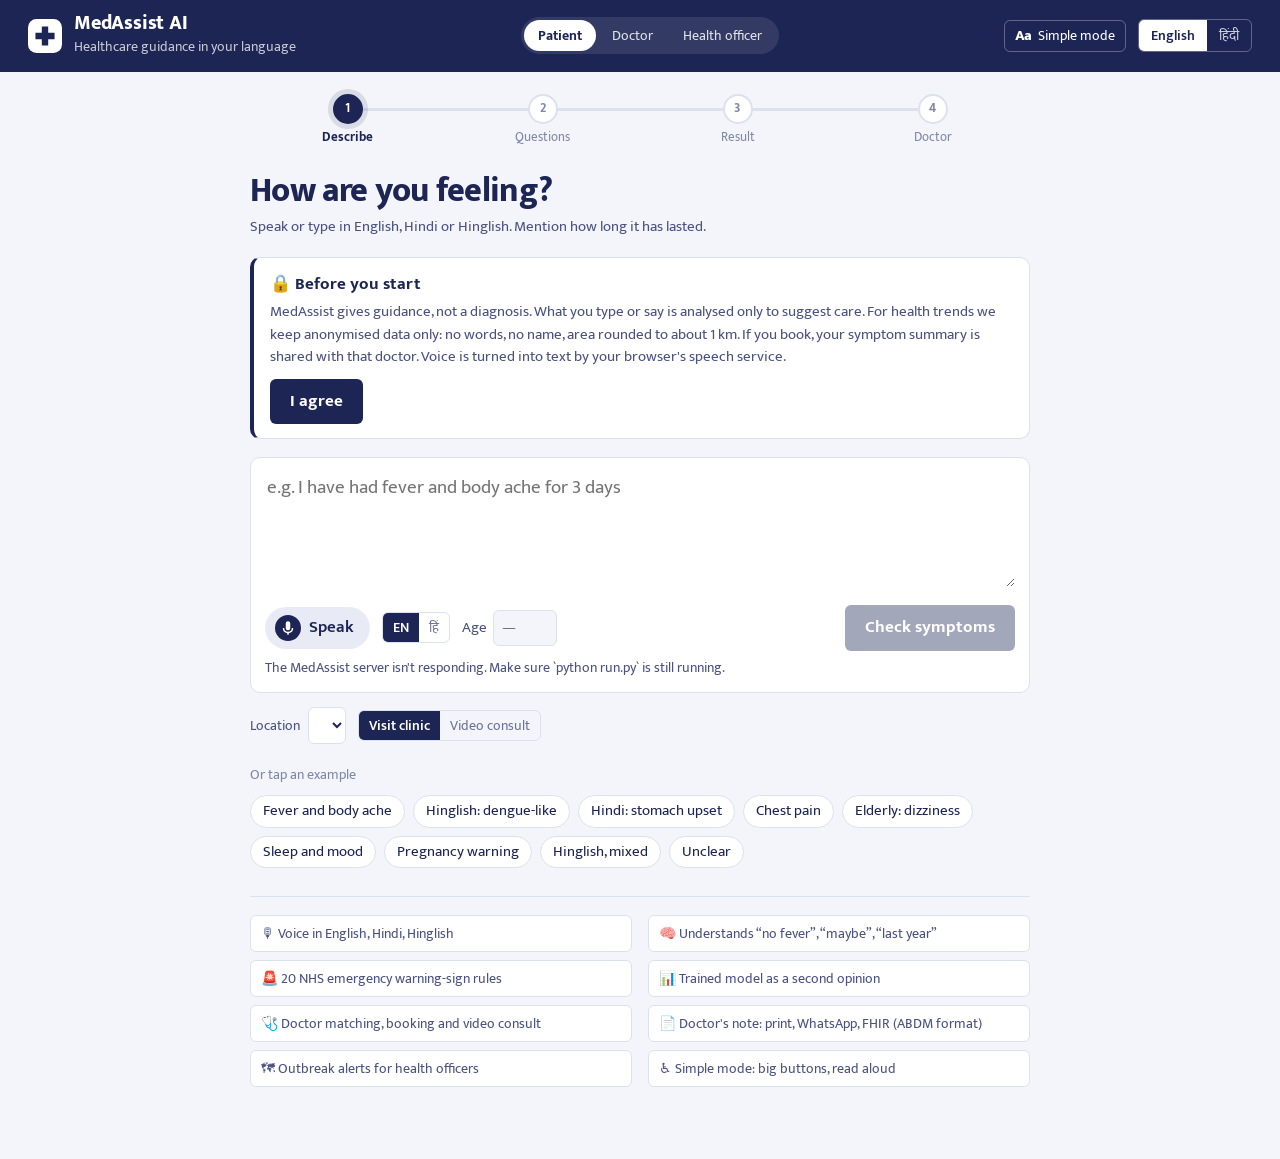
==== commit 1a6498b6: "Add files via upload" ====
--- a/frontend/index.html
+++ b/frontend/index.html
@@ -85,10 +85,34 @@
         <p id="mic-status" class="mic-status" aria-live="polite"></p>
       </div>
 
+      <div id="ctx-slot-1">
+        <div id="ctx-bar" class="doc-controls ctx-bar">
+          <label class="field-inline light">
+            <span data-i18n="location">Location</span>
+            <select id="location"></select>
+          </label>
+          <div class="seg seg-light" role="group" aria-label="Consultation mode">
+            <button type="button" data-mode="in_person" class="on" data-i18n="inPerson">Visit clinic</button>
+            <button type="button" data-mode="video" data-i18n="video">Video consult</button>
+          </div>
+        </div>
+      </div>
+
       <div class="examples">
         <span class="examples-label" data-i18n="tryExample">Or tap an example</span>
         <div id="examples" class="chips"></div>
       </div>
+
+      <ul class="features" aria-label="What MedAssist can do">
+        <li data-i18n="f1">🎙 Voice in English, Hindi, Hinglish</li>
+        <li data-i18n="f2">🧠 Understands “no fever”, “maybe”, “last year”</li>
+        <li data-i18n="f3">🚨 20 NHS emergency warning-sign rules</li>
+        <li data-i18n="f4">📊 Trained model as a second opinion</li>
+        <li data-i18n="f5">🩺 Doctor matching, booking and video consult</li>
+        <li data-i18n="f6">📄 Doctor's note: print, WhatsApp, FHIR (ABDM format)</li>
+        <li data-i18n="f7">🗺 Outbreak alerts for health officers</li>
+        <li data-i18n="f8">♿ Simple mode: big buttons, read aloud</li>
+      </ul>
     </section>
 
     <!-- Step 2: one question at a time -->
@@ -182,16 +206,7 @@
         <h2 id="doc-h" tabindex="-1" data-i18n="doctors">Recommended doctors</h2>
         <span id="doc-specialty" class="pill"></span>
       </div>
-      <div class="doc-controls">
-        <label class="field-inline light">
-          <span data-i18n="location">Location</span>
-          <select id="location"></select>
-        </label>
-        <div class="seg seg-light" role="group" aria-label="Consultation mode">
-          <button type="button" data-mode="in_person" class="on" data-i18n="inPerson">Visit clinic</button>
-          <button type="button" data-mode="video" data-i18n="video">Video consult</button>
-        </div>
-      </div>
+      <div id="ctx-slot-4"></div>
       <details class="acc acc-small">
         <summary data-i18n="rankHow">How we rank doctors</summary>
         <div class="acc-body">
--- a/frontend/styles.css
+++ b/frontend/styles.css
@@ -491,3 +491,10 @@
 @media (prefers-reduced-motion: reduce) {
   .step.enter-fwd, .step.enter-back, .q-card.q-in, #step-3.enter-fwd .verdict, details.acc[open] .acc-body, #step-4 .doctors > li { animation: none !important; }
 }
+
+.ctx-bar { margin-top: 14px; }
+.features { list-style: none; padding: 0; margin: 28px 0 0; display: grid; grid-template-columns: repeat(2, 1fr); gap: 8px 16px;
+  border-top: 1px solid var(--line); padding-top: 18px; font-size: 14px; color: var(--ink-2); }
+.features li { background: var(--surface); border: 1px solid var(--line); border-radius: var(--radius-s); padding: 7px 10px; }
+@media (max-width: 560px) { .features { grid-template-columns: 1fr; } }
+.simple .features { display: none; }
